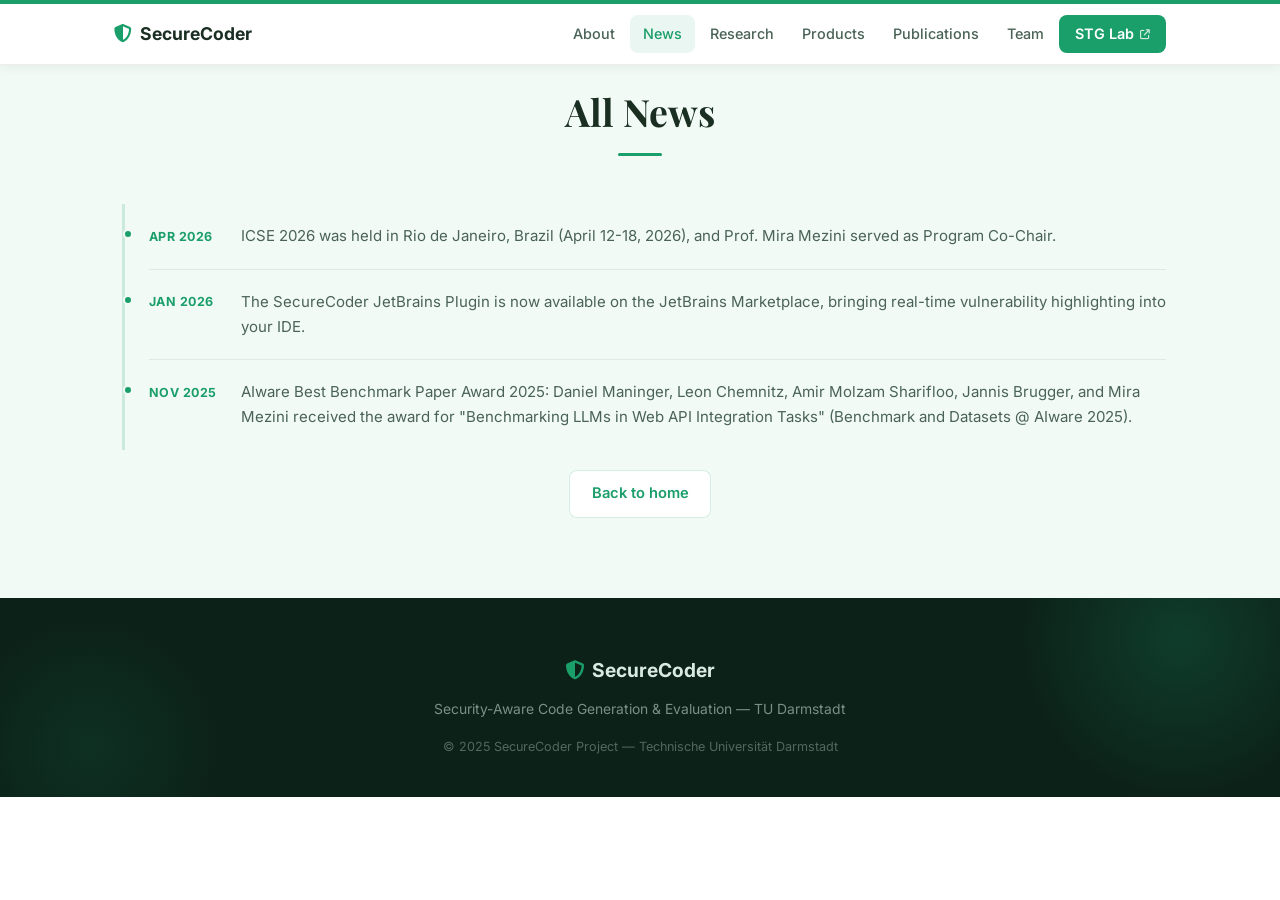
==== news.html @ 9e523ab2 "Update site: dynamic publications and news pages" ====
<!doctype html>
<html lang="en">
    <head>
        <meta charset="utf-8" />
        <meta name="viewport" content="width=device-width, initial-scale=1" />
        <meta
            name="description"
            content="All SecureCoder news updates."
        />
        <meta
            name="keywords"
            content="SecureCoder, news, updates, TU Darmstadt"
        />
        <title>SecureCoder News</title>

        <link rel="preconnect" href="https://fonts.googleapis.com" />
        <link rel="preconnect" href="https://fonts.gstatic.com" crossorigin />
        <link
            href="https://fonts.googleapis.com/css2?family=Inter:wght@300;400;500;600;700&family=Playfair+Display:wght@600;700&display=swap"
            rel="stylesheet"
        />
        <link
            rel="stylesheet"
            href="https://cdnjs.cloudflare.com/ajax/libs/font-awesome/6.5.0/css/all.min.css"
        />

        <link rel="stylesheet" href="./css/style.css" />
    </head>
    <body>
        <nav id="navbar" role="navigation" aria-label="main navigation">
            <div class="nav-inner">
                <a class="nav-brand" href="./index.html#about">
                    <span class="nav-logo-icon"
                        ><i class="fas fa-shield-halved"></i
                    ></span>
                    <span class="nav-logo-text">SecureCoder</span>
                </a>
                <button
                    class="nav-burger"
                    id="navBurger"
                    aria-label="Toggle menu"
                    aria-expanded="false"
                >
                    <span></span><span></span><span></span>
                </button>
                <ul class="nav-links" id="navLinks">
                    <li><a href="./index.html#about">About</a></li>
                    <li><a href="#news">News</a></li>
                    <li><a href="./index.html#research">Research</a></li>
                    <li><a href="./index.html#products">Products</a></li>
                    <li><a href="./publications.html">Publications</a></li>
                    <li><a href="./index.html#team">Team</a></li>
                    <li><a href="https://www.st.informatik.tu-darmstadt.de/" target="_blank" rel="noopener" class="nav-cta">STG Lab <i class="fas fa-arrow-up-right-from-square nav-ext-icon"></i></a></li>
                </ul>
            </div>
        </nav>

        <section id="news" class="section section-subtle">
            <div class="container">
                <div class="section-header">
                    <h2 class="section-heading">All News</h2>
                </div>
                <div class="news-list" id="newsList">
                    <div class="news-item">
                        <span class="news-date">Loading...</span>
                        <div class="news-body">
                            <p>Loading news updates...</p>
                        </div>
                    </div>
                </div>
                <div class="news-actions">
                    <a href="./index.html#news" class="btn btn-outline">
                        Back to home
                    </a>
                </div>
            </div>
        </section>

        <footer class="site-footer">
            <div class="footer-deco footer-deco-1"></div>
            <div class="footer-deco footer-deco-2"></div>
            <div class="container footer-inner">
                <div class="footer-brand">
                    <span class="footer-logo-icon"
                        ><i class="fas fa-shield-halved"></i
                    ></span>
                    <span class="footer-logo-text">SecureCoder</span>
                </div>
                <p class="footer-tagline">
                    Security-Aware Code Generation &amp; Evaluation &mdash; TU
                    Darmstadt
                </p>
                <p class="footer-copy">
                    &copy; 2025 SecureCoder Project &mdash; Technische
                    Universit&auml;t Darmstadt
                </p>
            </div>
        </footer>

        <script src="./js/main.js"></script>
    </body>
</html>
---- css/style.css ----
/* ==========================================================================
   DESIGN TOKENS
   To retheme the entire site, edit only the values in :root below.
   Every color in the stylesheet is consumed via these semantic variables.
   ========================================================================== */
:root {
  /* --- Backgrounds --- */
  --bg-default:       #ffffff;
  --bg-subtle:        #f2faf6;     /* light tint of accent, used for alt sections */
  --bg-inverse:       #0c2118;     /* dark, used for footer */

  /* --- Text --- */
  --text-primary:     #1a2e22;     /* near-black, main body text */
  --text-secondary:   #4a6356;     /* mid-tone, secondary body text */
  --text-muted:       #7a9489;     /* subdued labels, metadata */
  --text-inverse:     rgba(236,252,244,0.92); /* text on dark/inverse backgrounds */

  /* --- Borders --- */
  --border-default:   rgba(26,158,106,0.18); /* accent-tinted, for cards & focus rings */
  --border-subtle:    rgba(0,0,0,0.07);       /* near-neutral, low-contrast dividers */

  /* --- Accent (primary brand color) --- */
  --accent:           #1a9e6a;
  --accent-hover:     #148455;
  --accent-active:    #0e6b43;
  --accent-fg:        #ffffff;          /* foreground on top of --accent */
  --accent-subtle:    rgba(26,158,106,0.09);  /* very faint tint, badge backgrounds */
  --accent-muted:     rgba(26,158,106,0.18);  /* slightly stronger, hover borders */

  /* --- Semantic states --- */
  --success:          #16a34a;
  --warning:          #d97706;
  --danger:           #dc2626;

  /* --- Shadows (neutral, not color-specific) --- */
  --shadow-sm:   0 2px 10px rgba(10,40,25,0.07);
  --shadow-md:   0 8px 28px  rgba(10,40,25,0.11);
  --shadow-lg:   0 20px 48px -14px rgba(10,40,25,0.2);

  /* --- Radii --- */
  --radius-sm:   0.5rem;
  --radius-md:   0.9rem;
  --radius-lg:   1.3rem;

  /* --- Motion --- */
  --transition:  0.22s ease;
}

/* ==========================================================================
   RESET & BASE
   ========================================================================== */
*, *::before, *::after { box-sizing: border-box; margin: 0; padding: 0; }

html { scroll-behavior: smooth; }

body {
  font-family: 'Inter', system-ui, sans-serif;
  font-size: 16px;
  line-height: 1.7;
  color: var(--text-primary);
  background: var(--bg-default);
}

a {
  color: var(--accent);
  text-decoration: none;
  transition: color var(--transition);
}
a:hover { color: var(--accent-hover); }

ul { list-style: none; }

.container {
  max-width: 1100px;
  margin: 0 auto;
  padding: 0 1.5rem;
}

/* ==========================================================================
   NAVBAR
   ========================================================================== */
#navbar {
  position: fixed;
  top: 0; left: 0; right: 0;
  z-index: 100;
  background: rgba(255,255,255,0.97);
  backdrop-filter: blur(12px);
  -webkit-backdrop-filter: blur(12px);
  border-top: 4px solid var(--accent);
  border-bottom: 1px solid var(--border-subtle);
  box-shadow: var(--shadow-sm);
  transition: box-shadow var(--transition);
}

.nav-inner {
  max-width: 1100px;
  margin: 0 auto;
  padding: 0 1.5rem;
  height: 60px;
  display: flex;
  align-items: center;
  justify-content: space-between;
  gap: 1rem;
}

.nav-brand {
  display: flex;
  align-items: center;
  gap: 0.5rem;
  font-weight: 700;
  font-size: 1.1rem;
  color: var(--text-primary);
  white-space: nowrap;
}
.nav-brand:hover { color: var(--accent); }
.nav-logo-icon { color: var(--accent); font-size: 1.15rem; }

.nav-links {
  display: flex;
  align-items: center;
  gap: 0.15rem;
  flex-wrap: nowrap;
}
.nav-links li a {
  display: block;
  padding: 0.4rem 0.8rem;
  border-radius: var(--radius-sm);
  font-size: 0.9rem;
  font-weight: 500;
  color: var(--text-secondary);
  transition: background var(--transition), color var(--transition);
}
.nav-links li a:hover {
  background: var(--accent-subtle);
  color: var(--accent);
}
.nav-links li a.active {
  background: var(--accent-subtle);
  color: var(--accent);
}
.nav-links .nav-cta {
  background: var(--accent);
  color: var(--accent-fg) !important;
  padding: 0.4rem 1rem;
  font-weight: 600;
  display: inline-flex;
  align-items: center;
  gap: 0.35rem;
}
.nav-links .nav-cta:hover {
  background: var(--accent-hover);
  color: var(--accent-fg) !important;
}
.nav-ext-icon { font-size: 0.7em; opacity: 0.8; }

.nav-burger {
  display: none;
  flex-direction: column;
  gap: 5px;
  background: none;
  border: none;
  cursor: pointer;
  padding: 0.35rem;
}
.nav-burger span {
  display: block;
  width: 24px; height: 2px;
  background: var(--text-primary);
  border-radius: 2px;
  transition: transform var(--transition), opacity var(--transition);
}

/* ==========================================================================
   SECTION BASE
   ========================================================================== */
.section { padding: 5rem 0; }
.section-default { background: var(--bg-default); }
.section-subtle  { background: var(--bg-subtle); }

.section-header {
  text-align: center;
  margin-bottom: 3rem;
}
.section-heading {
  font-family: 'Playfair Display', Georgia, serif;
  font-size: clamp(1.8rem, 3.5vw, 2.35rem);
  font-weight: 700;
  color: var(--text-primary);
  position: relative;
  display: inline-block;
  padding-bottom: 0.75rem;
}
.section-heading::after {
  content: '';
  position: absolute;
  bottom: 0; left: 50%; transform: translateX(-50%);
  width: 2.75rem; height: 3px;
  border-radius: 2px;
  background: var(--accent);
}
.section-sub {
  margin-top: 1rem;
  color: var(--text-secondary);
  font-size: 1rem;
}

/* ==========================================================================
   BUTTONS
   ========================================================================== */
.btn {
  display: inline-flex;
  align-items: center;
  gap: 0.5rem;
  padding: 0.65rem 1.35rem;
  border-radius: var(--radius-sm);
  font-weight: 600;
  font-size: 0.92rem;
  cursor: pointer;
  transition: transform var(--transition), box-shadow var(--transition), background var(--transition);
}
.btn-primary {
  background: var(--accent);
  color: var(--accent-fg);
  box-shadow: 0 6px 20px -8px color-mix(in srgb, var(--accent) 55%, transparent);
}
.btn-primary:hover {
  background: var(--accent-hover);
  color: var(--accent-fg);
  transform: translateY(-2px);
  box-shadow: 0 10px 24px -8px color-mix(in srgb, var(--accent) 50%, transparent);
}
.btn-outline {
  background: var(--bg-default);
  color: var(--accent);
  border: 1.5px solid var(--accent-muted);
}
.btn-outline:hover {
  transform: translateY(-2px);
  border-color: var(--accent);
  color: var(--accent-hover);
  box-shadow: var(--shadow-sm);
}

/* ==========================================================================
   HERO / ABOUT
   ========================================================================== */
.hero-section {
  position: relative;
  padding: 8rem 0 5.5rem;
  overflow: hidden;
  background: linear-gradient(150deg,
    color-mix(in srgb, var(--accent) 5%, var(--bg-default)) 0%,
    var(--bg-default) 55%,
    var(--bg-subtle) 100%
  );
}
.hero-deco {
  position: absolute;
  border-radius: 50%;
  pointer-events: none;
}
.hero-deco-1 {
  width: 520px; height: 520px;
  top: -160px; right: -130px;
  background: radial-gradient(circle,
    color-mix(in srgb, var(--accent) 14%, transparent) 0%,
    transparent 65%
  );
}
.hero-deco-2 {
  width: 400px; height: 400px;
  bottom: -120px; left: -100px;
  background: radial-gradient(circle,
    color-mix(in srgb, var(--accent) 9%, transparent) 0%,
    transparent 65%
  );
}

.hero-content {
  display: flex;
  align-items: center;
  gap: 3.5rem;
  position: relative;
  z-index: 1;
}
.hero-text  { flex: 1 1 0; }
.hero-visual { flex: 0 0 auto; }

.hero-badge {
  display: inline-block;
  background: var(--accent-subtle);
  color: var(--accent-hover);
  font-size: 0.77rem;
  font-weight: 700;
  letter-spacing: 0.06em;
  text-transform: uppercase;
  padding: 0.28rem 0.85rem;
  border-radius: 999px;
  margin-bottom: 1rem;
  border: 1px solid var(--accent-muted);
  transition: background var(--transition), border-color var(--transition);
}
a.hero-badge:hover {
  background: var(--accent-muted);
  border-color: var(--accent);
  color: var(--accent-active);
}

.hero-affiliations {
  display: flex;
  align-items: center;
  gap: 1.25rem;
  margin-top: 2rem;
  flex-wrap: wrap;
}
.affil-logo {
  display: inline-flex;
  align-items: center;
  opacity: 0.82;
  transition: opacity var(--transition), transform var(--transition);
}
.affil-logo:hover {
  opacity: 1;
  transform: translateY(-1px);
}
.affil-logo img {
  width: auto;
  display: block;
  object-fit: contain;
}
/* ATHENE logo has little inner whitespace — keep it compact */
.affil-logo .logo-athene {
  height: 42px;
}
/* TU Darmstadt SVG has ~25% whitespace margin baked into its viewBox,
   so we render it taller so the visible content matches ATHENE's size */
.affil-logo .logo-tuda {
  height: 68px;
}
.affil-sep {
  display: inline-block;
  width: 1px;
  height: 32px;
  background: var(--border-subtle);
  flex-shrink: 0;
}

.hero-title {
  font-family: 'Playfair Display', Georgia, serif;
  font-size: clamp(2.6rem, 5.5vw, 3.8rem);
  font-weight: 700;
  line-height: 1.15;
  color: var(--text-primary);
  margin-bottom: 0.4rem;
  letter-spacing: -0.02em;
}
.hero-title .accent { color: var(--accent); }

.hero-subtitle {
  font-size: clamp(1rem, 2vw, 1.15rem);
  font-weight: 500;
  color: var(--text-secondary);
  margin-bottom: 1.1rem;
}
.hero-desc {
  color: var(--text-secondary);
  font-size: 0.96rem;
  line-height: 1.75;
  margin-bottom: 0.8rem;
}
.hero-links {
  display: flex;
  gap: 0.85rem;
  flex-wrap: wrap;
  margin-top: 1.75rem;
}

/* hero visual card stack */
.hero-card-stack {
  display: grid;
  grid-template-columns: 1fr 1fr;
  gap: 1rem;
  width: 250px;
}
.hero-stat-card {
  background: var(--bg-default);
  border: 1px solid var(--border-default);
  border-radius: var(--radius-md);
  padding: 1.2rem 1rem;
  text-align: center;
  box-shadow: var(--shadow-sm);
  transition: transform var(--transition), box-shadow var(--transition);
}
.hero-stat-card:hover {
  transform: translateY(-3px);
  box-shadow: var(--shadow-md);
}
.hero-stat-icon {
  font-size: 1.4rem;
  color: var(--accent);
  margin-bottom: 0.45rem;
}
.hero-stat-label {
  font-size: 0.75rem;
  font-weight: 600;
  color: var(--text-primary);
  line-height: 1.3;
}

/* ==========================================================================
   NEWS
   ========================================================================== */
.news-list {
  display: flex;
  flex-direction: column;
  border-left: 3px solid var(--accent-muted);
  padding-left: 1.5rem;
  margin-left: 0.5rem;
}
.news-item {
  display: flex;
  gap: 1.25rem;
  padding: 1.25rem 0;
  border-bottom: 1px solid var(--border-subtle);
  position: relative;
}
.news-item::before {
  content: '';
  position: absolute;
  left: -1.6rem; top: 1.55rem;
  width: 10px; height: 10px;
  border-radius: 50%;
  background: var(--accent);
  border: 2px solid var(--bg-subtle);
}
.news-item:last-child { border-bottom: none; }
.news-actions {
  margin-top: 1.25rem;
  display: flex;
  justify-content: center;
}

.news-date {
  flex: 0 0 72px;
  font-size: 0.78rem;
  font-weight: 700;
  color: var(--accent);
  letter-spacing: 0.04em;
  text-transform: uppercase;
  padding-top: 0.1rem;
  white-space: nowrap;
}
.news-body p { color: var(--text-secondary); font-size: 0.94rem; line-height: 1.65; }
.news-body strong { color: var(--text-primary); }

/* ==========================================================================
   RESEARCH
   ========================================================================== */
.research-grid {
  display: grid;
  grid-template-columns: repeat(auto-fit, minmax(240px, 1fr));
  gap: 1.4rem;
}
.research-card {
  background: var(--bg-default);
  border: 1px solid var(--border-subtle);
  border-radius: var(--radius-lg);
  padding: 1.9rem 1.6rem;
  box-shadow: var(--shadow-sm);
  transition: transform var(--transition), box-shadow var(--transition), border-color var(--transition);
  display: flex;
  flex-direction: column;
  gap: 0.7rem;
}
.research-card:hover {
  transform: translateY(-4px);
  box-shadow: var(--shadow-lg);
  border-color: var(--border-default);
}
.research-icon {
  width: 46px; height: 46px;
  border-radius: var(--radius-sm);
  background: var(--accent-subtle);
  display: flex;
  align-items: center;
  justify-content: center;
  font-size: 1.2rem;
  color: var(--accent);
  margin-bottom: 0.2rem;
}
.research-card h3 {
  font-size: 1.05rem;
  font-weight: 700;
  color: var(--text-primary);
  line-height: 1.3;
}
.research-card p {
  font-size: 0.92rem;
  color: var(--text-secondary);
  line-height: 1.7;
  flex: 1;
}
.research-tags {
  display: flex;
  flex-wrap: wrap;
  gap: 0.4rem;
  margin-top: 0.4rem;
}
.research-tags li {
  font-size: 0.73rem;
  font-weight: 600;
  letter-spacing: 0.02em;
  color: var(--accent-hover);
  background: var(--accent-subtle);
  border: 1px solid var(--accent-muted);
  border-radius: 999px;
  padding: 0.18rem 0.6rem;
}

/* ==========================================================================
   PRODUCTS
   ========================================================================== */
.products-grid {
  display: grid;
  grid-template-columns: repeat(auto-fit, minmax(280px, 1fr));
  gap: 1.5rem;
}
.product-card {
  background: var(--bg-default);
  border: 1px solid var(--border-subtle);
  border-radius: var(--radius-lg);
  padding: 2rem 1.75rem;
  box-shadow: var(--shadow-sm);
  transition: transform var(--transition), box-shadow var(--transition), border-color var(--transition);
  display: flex;
  flex-direction: column;
  gap: 0.8rem;
}
.product-card:hover {
  transform: translateY(-4px);
  box-shadow: var(--shadow-lg);
  border-color: var(--border-default);
}
.product-icon {
  width: 52px; height: 52px;
  border-radius: var(--radius-md);
  background: var(--accent);
  display: flex;
  align-items: center;
  justify-content: center;
  font-size: 1.35rem;
  color: var(--accent-fg);
  margin-bottom: 0.3rem;
}
.product-label {
  font-size: 0.72rem;
  font-weight: 700;
  letter-spacing: 0.07em;
  text-transform: uppercase;
  color: var(--accent);
  margin-bottom: -0.2rem;
}
.product-card h3 {
  font-size: 1.15rem;
  font-weight: 700;
  color: var(--text-primary);
}
.product-card p {
  font-size: 0.93rem;
  color: var(--text-secondary);
  line-height: 1.7;
  flex: 1;
}
.product-actions {
  display: flex;
  gap: 0.75rem;
  flex-wrap: wrap;
  margin-top: 0.5rem;
}
.product-actions .btn { font-size: 0.85rem; padding: 0.5rem 1.1rem; }

/* ==========================================================================
   PUBLICATIONS
   ========================================================================== */
.pub-list {
  display: flex;
  flex-direction: column;
  gap: 1.2rem;
}
.pub-card {
  background: var(--bg-default);
  border: 1px solid var(--border-subtle);
  border-left: 4px solid var(--accent);
  border-radius: var(--radius-md);
  padding: 1.65rem 1.85rem;
  box-shadow: var(--shadow-sm);
  transition: transform var(--transition), box-shadow var(--transition);
}
.pub-card:hover {
  transform: translateY(-3px);
  box-shadow: var(--shadow-md);
}
.pub-meta {
  display: flex;
  gap: 0.5rem;
  margin-bottom: 0.7rem;
  flex-wrap: wrap;
}
.pub-badge {
  font-size: 0.71rem;
  font-weight: 700;
  letter-spacing: 0.06em;
  text-transform: uppercase;
  padding: 0.18rem 0.6rem;
  border-radius: 999px;
}
.pub-badge-year { background: var(--accent-subtle); color: var(--accent-hover); }
.pub-badge-proc { background: rgba(93,107,137,0.1); color: #4a5568; }

.pub-title {
  font-size: 1.06rem;
  font-weight: 700;
  color: var(--text-primary);
  line-height: 1.4;
  margin-bottom: 0.3rem;
}
.pub-authors {
  font-size: 0.87rem;
  color: var(--accent);
  font-weight: 500;
  margin-bottom: 0.1rem;
}
.pub-venue {
  font-size: 0.81rem;
  color: var(--text-muted);
  margin-bottom: 0.6rem;
}
.pub-abstract {
  font-size: 0.91rem;
  color: var(--text-secondary);
  line-height: 1.65;
  margin-bottom: 0.7rem;
}
.pub-topics {
  display: flex;
  flex-wrap: wrap;
  gap: 0.4rem;
}
.pub-topic {
  font-size: 0.73rem;
  font-weight: 500;
  color: var(--text-secondary);
  background: var(--bg-subtle);
  border-radius: 999px;
  padding: 0.16rem 0.58rem;
}
.pub-actions {
  margin-top: 1.25rem;
  display: flex;
  justify-content: center;
}

/* ==========================================================================
   TEAM
   ========================================================================== */
.team-grid {
  display: flex;
  flex-direction: column;
  gap: 1.2rem;
}
.team-card {
  display: flex;
  align-items: flex-start;
  gap: 1.5rem;
  background: var(--bg-default);
  border: 1px solid var(--border-subtle);
  border-radius: var(--radius-lg);
  padding: 1.65rem 1.85rem;
  box-shadow: var(--shadow-sm);
  color: var(--text-primary);
  transition: transform var(--transition), box-shadow var(--transition), border-color var(--transition);
  text-decoration: none;
}
.team-card:hover {
  transform: translateY(-3px);
  box-shadow: var(--shadow-md);
  border-color: var(--border-default);
  color: var(--text-primary);
}
.team-card:hover .team-link-icon {
  transform: translateX(4px);
  color: var(--accent);
}

.team-avatar {
  flex: 0 0 80px;
  width: 80px; height: 80px;
  border-radius: 50%;
  overflow: hidden;
  border: 2px solid var(--border-default);
  flex-shrink: 0;
  background: var(--bg-subtle);
}
.team-avatar img {
  width: 100%; height: 100%;
  object-fit: cover;
  object-position: center top;
  display: block;
}

.team-info { flex: 1; }
.team-name {
  font-size: 1.08rem;
  font-weight: 700;
  color: var(--text-primary);
  margin-bottom: 0.15rem;
}
.team-role {
  font-size: 0.75rem;
  font-weight: 700;
  letter-spacing: 0.07em;
  text-transform: uppercase;
  color: var(--accent);
  margin-bottom: 0.18rem;
}
.team-affiliation {
  font-size: 0.84rem;
  color: var(--text-muted);
  margin-bottom: 0.5rem;
}
.team-focus {
  font-size: 0.91rem;
  color: var(--text-secondary);
  line-height: 1.6;
}
.team-link-icon {
  flex: 0 0 auto;
  color: var(--text-muted);
  font-size: 0.88rem;
  transition: transform var(--transition), color var(--transition);
  padding-top: 0.3rem;
}

/* ==========================================================================
   FOOTER
   ========================================================================== */
.site-footer {
  position: relative;
  overflow: hidden;
  background: var(--bg-inverse);
  padding: 3.5rem 0 2.5rem;
  text-align: center;
}
.footer-deco {
  position: absolute;
  border-radius: 50%;
  pointer-events: none;
}
.footer-deco-1 {
  width: 360px; height: 360px;
  top: -140px; right: -80px;
  background: radial-gradient(circle,
    color-mix(in srgb, var(--accent) 22%, transparent) 0%,
    transparent 65%
  );
}
.footer-deco-2 {
  width: 300px; height: 300px;
  bottom: -100px; left: -60px;
  background: radial-gradient(circle,
    color-mix(in srgb, var(--accent) 12%, transparent) 0%,
    transparent 65%
  );
}
.footer-inner {
  position: relative; z-index: 1;
  display: flex;
  flex-direction: column;
  align-items: center;
  gap: 0.7rem;
}
.footer-brand {
  display: flex;
  align-items: center;
  gap: 0.5rem;
  font-weight: 700;
  font-size: 1.2rem;
  color: var(--text-inverse);
}
.footer-logo-icon { color: var(--accent); }
.footer-tagline {
  font-size: 0.87rem;
  color: color-mix(in srgb, var(--text-inverse) 55%, transparent);
}
.footer-links {
  display: flex;
  align-items: center;
  gap: 1.25rem;
  margin: 0.4rem 0;
}
.footer-links a {
  color: color-mix(in srgb, var(--text-inverse) 65%, transparent);
  font-size: 1rem;
  font-weight: 500;
  transition: color var(--transition);
}
.footer-links a:hover { color: var(--accent); }
.footer-divider {
  display: inline-block;
  width: 1px; height: 1rem;
  background: color-mix(in srgb, var(--text-inverse) 20%, transparent);
  vertical-align: middle;
}
.footer-copy {
  font-size: 0.79rem;
  color: color-mix(in srgb, var(--text-inverse) 35%, transparent);
  margin-top: 0.2rem;
}

/* ==========================================================================
   RESPONSIVE
   ========================================================================== */
@media (max-width: 820px) {
  .hero-content { flex-direction: column; text-align: center; gap: 2.5rem; }
  .hero-links { justify-content: center; }
  .hero-affiliations { justify-content: center; }
  .hero-visual { width: 100%; display: flex; justify-content: center; }
  .hero-card-stack { width: 280px; }
  .research-grid, .products-grid { grid-template-columns: 1fr; }
}

@media (max-width: 640px) {
  .nav-links {
    display: none;
    position: absolute;
    top: 64px; left: 0; right: 0;
    background: rgba(255,255,255,0.99);
    border-bottom: 1px solid var(--border-subtle);
    flex-direction: column;
    padding: 0.75rem 0 1rem;
    gap: 0;
    box-shadow: var(--shadow-md);
  }
  .nav-links.open { display: flex; }
  .nav-links li a { padding: 0.65rem 1.5rem; border-radius: 0; }
  .nav-links .nav-cta { margin: 0.25rem 1.25rem; border-radius: var(--radius-sm); text-align: center; }
  .nav-burger { display: flex; }

  .team-card { flex-direction: column; gap: 1rem; }
  .team-link-icon { display: none; }
  .news-item { flex-direction: column; gap: 0.35rem; }
  .news-date { flex: none; }
  .pub-card { padding: 1.2rem 1.2rem; }
  .section { padding: 3.5rem 0; }
  .hero-section { padding: 6rem 0 3.5rem; }
}
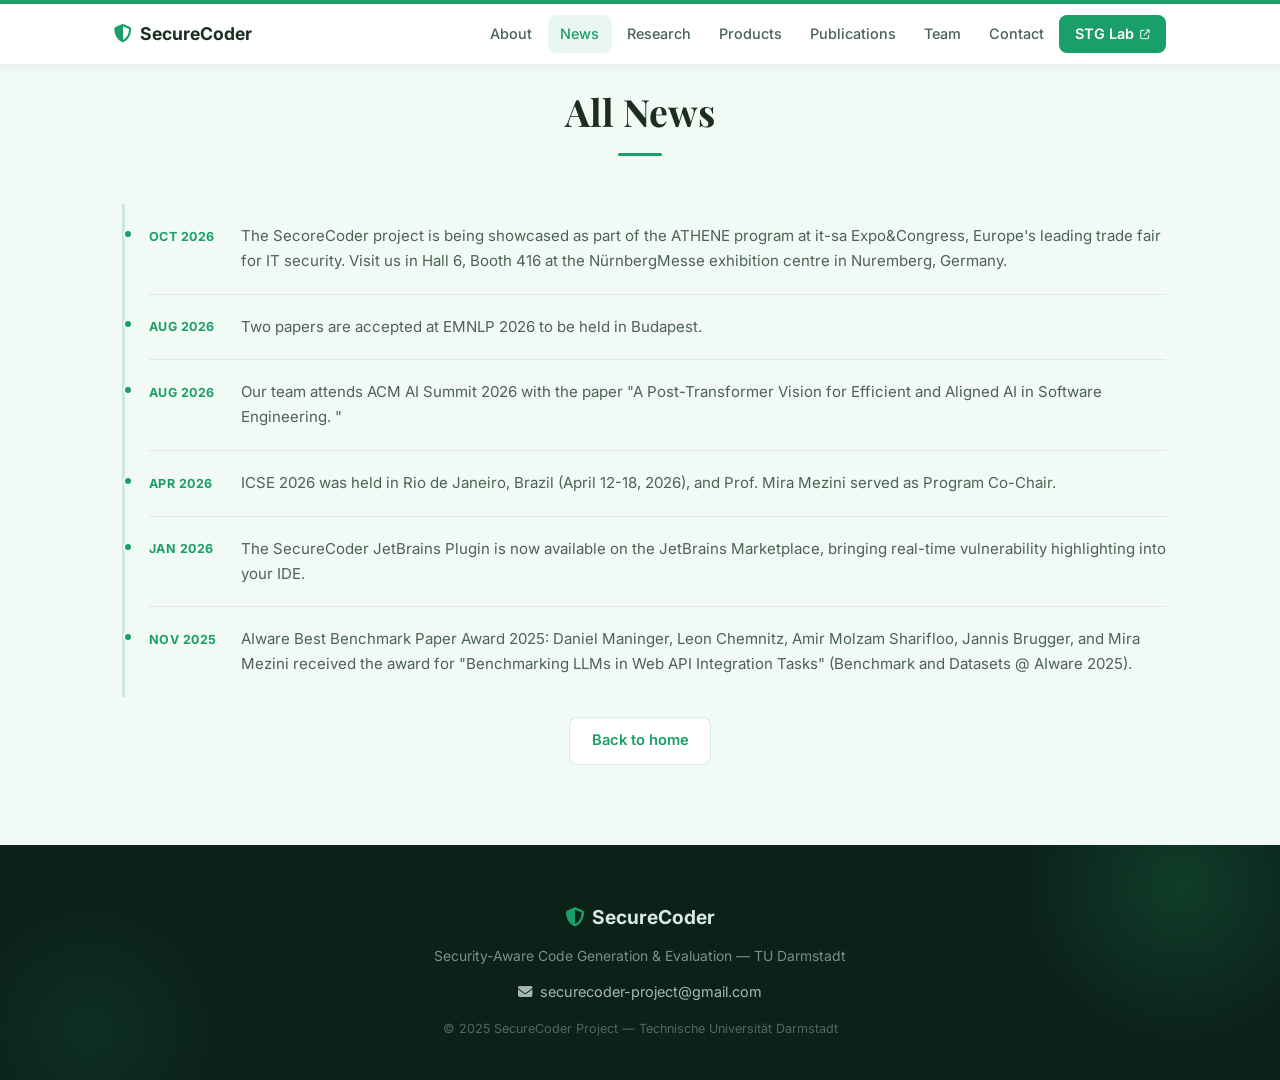
==== commit 31500c67: "Add contact info Co-Authored-By: Claude Opus 5.5 <noreply@anthropic.com>" ====
--- a/news.html
+++ b/news.html
@@ -50,6 +50,7 @@
                     <li><a href="./index.html#products">Products</a></li>
                     <li><a href="./publications.html">Publications</a></li>
                     <li><a href="./index.html#team">Team</a></li>
+                    <li><a href="./index.html#contact">Contact</a></li>
                     <li><a href="https://www.st.informatik.tu-darmstadt.de/" target="_blank" rel="noopener" class="nav-cta">STG Lab <i class="fas fa-arrow-up-right-from-square nav-ext-icon"></i></a></li>
                 </ul>
             </div>
@@ -90,6 +91,9 @@
                     Security-Aware Code Generation &amp; Evaluation &mdash; TU
                     Darmstadt
                 </p>
+                <a class="footer-email" href="mailto:securecoder-project@gmail.com"
+                    ><i class="fas fa-envelope"></i> securecoder-project@gmail.com</a
+                >
                 <p class="footer-copy">
                     &copy; 2025 SecureCoder Project &mdash; Technische
                     Universit&auml;t Darmstadt
@@ -97,6 +101,6 @@
             </div>
         </footer>
 
-        <script src="./js/main.js"></script>
+        <script src="./js/main.js?v=20261028"></script>
     </body>
 </html>
--- a/css/style.css
+++ b/css/style.css
@@ -41,6 +41,14 @@
   --radius-sm:   0.5rem;
   --radius-md:   0.9rem;
   --radius-lg:   1.3rem;
+
+  /* --- Code --- */
+  --font-mono:   ui-monospace, SFMono-Regular, Menlo, Consolas, monospace;
+  --code-bg:     #f7fbf9;
+  --code-del-bg: rgba(220,38,38,0.09);
+  --code-del-fg: #b42318;
+  --code-add-bg: rgba(26,158,106,0.13);
+  --code-add-fg: var(--accent-active);
 
   /* --- Motion --- */
   --transition:  0.22s ease;
@@ -375,37 +383,91 @@
   margin-top: 1.75rem;
 }
 
-/* hero visual card stack */
-.hero-card-stack {
-  display: grid;
-  grid-template-columns: 1fr 1fr;
-  gap: 1rem;
-  width: 250px;
-}
-.hero-stat-card {
-  background: var(--bg-default);
+/* hero visual: code diff showing a flagged edit and its fix */
+.hero-figure { width: 480px; max-width: 100%; }
+.hero-figure figcaption {
+  margin-top: 0.7rem;
+  font-size: 0.82rem;
+  color: var(--text-muted);
+  text-align: center;
+}
+.diff {
+  background: var(--code-bg);
   border: 1px solid var(--border-default);
   border-radius: var(--radius-md);
-  padding: 1.2rem 1rem;
-  text-align: center;
-  box-shadow: var(--shadow-sm);
-  transition: transform var(--transition), box-shadow var(--transition);
-}
-.hero-stat-card:hover {
-  transform: translateY(-3px);
   box-shadow: var(--shadow-md);
-}
-.hero-stat-icon {
-  font-size: 1.4rem;
-  color: var(--accent);
-  margin-bottom: 0.45rem;
-}
-.hero-stat-label {
-  font-size: 0.75rem;
+  overflow: hidden;
+  font-family: var(--font-mono);
+  font-size: 0.76rem;
+  line-height: 1.75;
+  color: var(--text-primary);
+  text-align: left;
+}
+.diff-file {
+  display: flex;
+  align-items: center;
+  gap: 0.45rem;
+  padding: 0.55rem 1rem;
+  font-size: 0.72rem;
+  color: var(--text-muted);
+  background: var(--bg-default);
+  border-bottom: 1px solid var(--border-default);
+}
+.diff-file i { color: var(--accent); }
+.diff-body {
+  margin: 0;
+  padding: 0.75rem 0;
+  overflow-x: auto;
+  font: inherit;
+}
+.diff-body code {
+  font: inherit;
+  display: block;
+  min-width: max-content;
+  white-space: normal;
+}
+.ln {
+  display: block;
+  position: relative;
+  padding: 0 1rem 0 2rem;
+  white-space: pre;
+}
+.ln::before { position: absolute; left: 0.85rem; }
+.ln-del { background: var(--code-del-bg); color: var(--code-del-fg); }
+.ln-del::before { content: '-'; }
+.ln-add { background: var(--code-add-bg); color: var(--code-add-fg); }
+.ln-add::before { content: '+'; }
+.diff-finding {
+  display: flex;
+  align-items: baseline;
+  gap: 0.7rem;
+  padding: 0.75rem 1rem 0.85rem;
+  background: var(--bg-default);
+  border-top: 1px solid var(--border-default);
+  color: var(--text-secondary);
+  font-family: 'Inter', system-ui, sans-serif;
+  font-size: 0.8rem;
+  line-height: 1.5;
+}
+.finding-rule {
+  flex: none;
+  font-family: var(--font-mono);
+  font-size: 0.7rem;
   font-weight: 600;
-  color: var(--text-primary);
-  line-height: 1.3;
-}
+  color: #fff;
+  background: var(--danger);
+  padding: 0.05rem 0.45rem;
+  border-radius: 999px;
+}
+
+/* One load sequence: the flagged line, then the fix, then the verdict. */
+@media (prefers-reduced-motion: no-preference) {
+  .ln-del { animation: diff-flag 0.5s ease-out 0.5s both; }
+  .ln-add { animation: diff-in 0.45s ease-out 1.4s both; }
+  .diff-finding { animation: diff-in 0.45s ease-out 2s both; }
+}
+@keyframes diff-flag { from { background: transparent; color: var(--text-primary); } }
+@keyframes diff-in { from { opacity: 0; transform: translateY(-4px); } }
 
 /* ==========================================================================
    NEWS
@@ -500,22 +562,6 @@
   line-height: 1.7;
   flex: 1;
 }
-.research-tags {
-  display: flex;
-  flex-wrap: wrap;
-  gap: 0.4rem;
-  margin-top: 0.4rem;
-}
-.research-tags li {
-  font-size: 0.73rem;
-  font-weight: 600;
-  letter-spacing: 0.02em;
-  color: var(--accent-hover);
-  background: var(--accent-subtle);
-  border: 1px solid var(--accent-muted);
-  border-radius: 999px;
-  padding: 0.18rem 0.6rem;
-}
 
 /* ==========================================================================
    PRODUCTS
@@ -578,6 +624,43 @@
   margin-top: 0.5rem;
 }
 .product-actions .btn { font-size: 0.85rem; padding: 0.5rem 1.1rem; }
+
+.install { margin-top: 0.2rem; }
+.install-tabs { display: flex; gap: 0.25rem; }
+.install-tabs button {
+  position: relative;
+  margin-bottom: -1px;
+  font: inherit;
+  font-size: 0.8rem;
+  font-weight: 600;
+  padding: 0.35rem 0.85rem;
+  border: 1px solid transparent;
+  border-bottom: none;
+  border-radius: var(--radius-sm) var(--radius-sm) 0 0;
+  background: transparent;
+  color: var(--text-muted);
+  cursor: pointer;
+  transition: color var(--transition);
+}
+.install-tabs button:hover { color: var(--accent); }
+.install-tabs button[aria-selected="true"] {
+  background: var(--code-bg);
+  border-color: var(--border-default);
+  color: var(--accent-hover);
+}
+.install-panel {
+  margin: 0;
+  padding: 0.85rem 0.9rem;
+  background: var(--code-bg);
+  border: 1px solid var(--border-default);
+  color: var(--text-primary);
+  border-radius: 0 var(--radius-sm) var(--radius-sm) var(--radius-sm);
+  font-family: var(--font-mono);
+  font-size: 0.7rem;
+  line-height: 1.7;
+  overflow-x: auto;
+}
+.install-panel code { font: inherit; }
 
 /* ==========================================================================
    PUBLICATIONS
@@ -818,14 +901,57 @@
 }
 
 /* ==========================================================================
+   CONTACT
+   ========================================================================== */
+.contact-card {
+  max-width: 560px;
+  margin: 0 auto;
+  padding: 2rem 1.5rem;
+  background: var(--bg-default);
+  border: 1px solid var(--border-default);
+  border-radius: var(--radius-lg);
+  box-shadow: var(--shadow-sm);
+  display: flex;
+  flex-direction: column;
+  align-items: center;
+  gap: 1.25rem;
+  text-align: center;
+}
+.contact-email {
+  display: inline-flex;
+  align-items: center;
+  gap: 0.6rem;
+  font-size: clamp(1rem, 2.6vw, 1.2rem);
+  font-weight: 600;
+  color: var(--text-primary);
+  overflow-wrap: anywhere;
+}
+.contact-email i { color: var(--accent); }
+.contact-email:hover { color: var(--accent); }
+.contact-actions {
+  display: flex;
+  flex-wrap: wrap;
+  justify-content: center;
+  gap: 0.75rem;
+}
+.footer-email {
+  display: inline-flex;
+  align-items: center;
+  gap: 0.5rem;
+  font-size: 0.9rem;
+  color: color-mix(in srgb, var(--text-inverse) 75%, transparent);
+  transition: color var(--transition);
+}
+.footer-email:hover { color: var(--accent); }
+
+/* ==========================================================================
    RESPONSIVE
    ========================================================================== */
 @media (max-width: 820px) {
   .hero-content { flex-direction: column; text-align: center; gap: 2.5rem; }
   .hero-links { justify-content: center; }
   .hero-affiliations { justify-content: center; }
-  .hero-visual { width: 100%; display: flex; justify-content: center; }
-  .hero-card-stack { width: 280px; }
+  .hero-visual { margin: 0 auto; }
   .research-grid, .products-grid { grid-template-columns: 1fr; }
 }
 
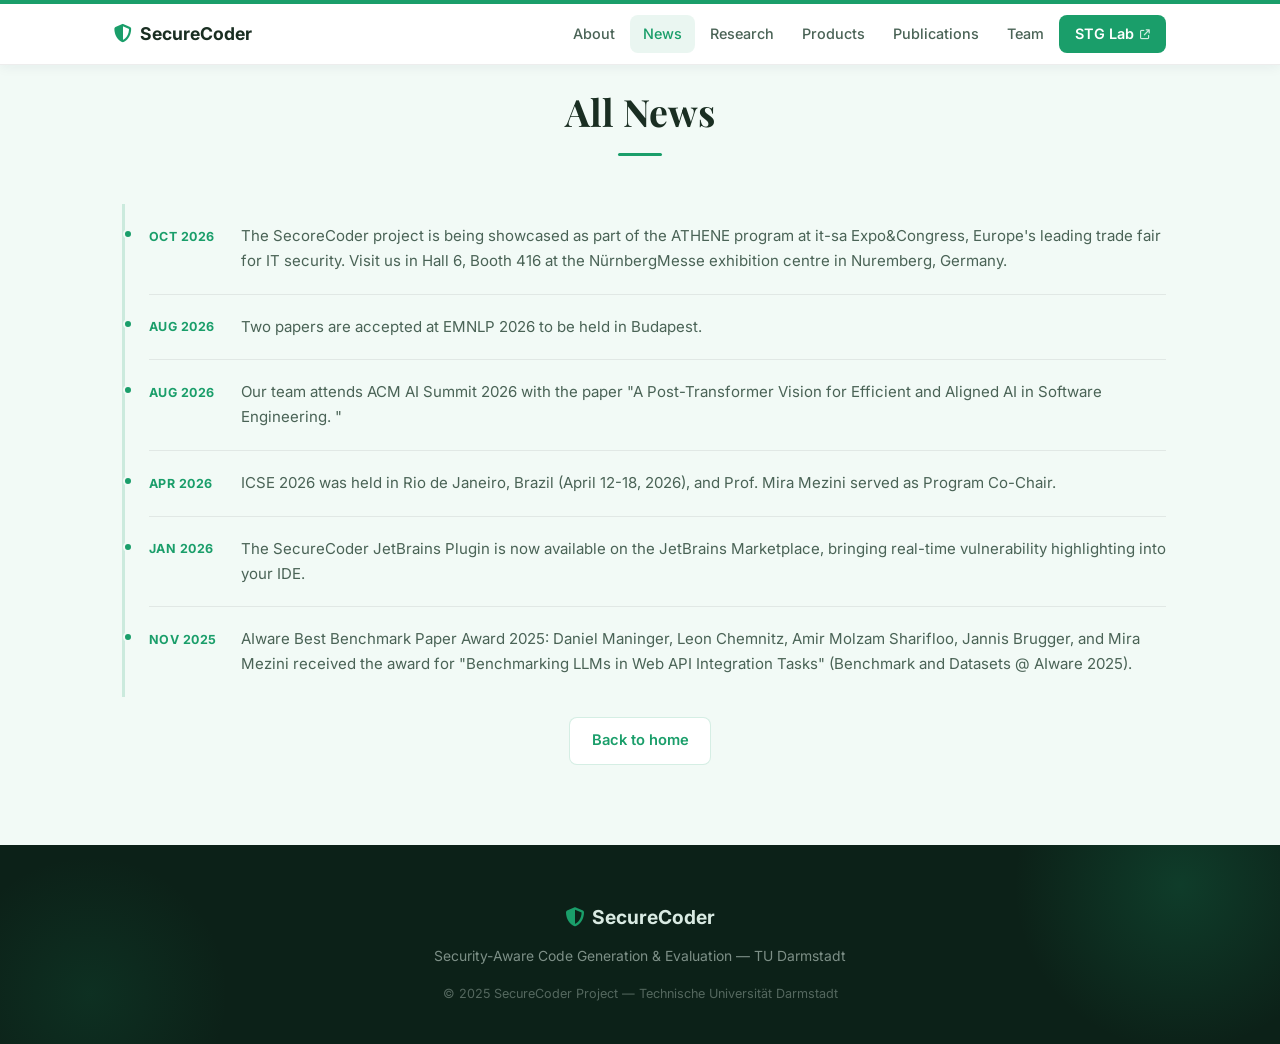
==== commit cf73ece5: "Remove contact info Co-Authored-By: Claude Opus 5.5 <noreply@anthropic.com>" ====
--- a/news.html
+++ b/news.html
@@ -50,7 +50,6 @@
                     <li><a href="./index.html#products">Products</a></li>
                     <li><a href="./publications.html">Publications</a></li>
                     <li><a href="./index.html#team">Team</a></li>
-                    <li><a href="./index.html#contact">Contact</a></li>
                     <li><a href="https://www.st.informatik.tu-darmstadt.de/" target="_blank" rel="noopener" class="nav-cta">STG Lab <i class="fas fa-arrow-up-right-from-square nav-ext-icon"></i></a></li>
                 </ul>
             </div>
@@ -91,9 +90,6 @@
                     Security-Aware Code Generation &amp; Evaluation &mdash; TU
                     Darmstadt
                 </p>
-                <a class="footer-email" href="mailto:securecoder-project@gmail.com"
-                    ><i class="fas fa-envelope"></i> securecoder-project@gmail.com</a
-                >
                 <p class="footer-copy">
                     &copy; 2025 SecureCoder Project &mdash; Technische
                     Universit&auml;t Darmstadt
@@ -101,6 +97,6 @@
             </div>
         </footer>
 
-        <script src="./js/main.js?v=20261028"></script>
+        <script src="./js/main.js?v=20260504"></script>
     </body>
 </html>
--- a/css/style.css
+++ b/css/style.css
@@ -901,50 +901,6 @@
 }
 
 /* ==========================================================================
-   CONTACT
-   ========================================================================== */
-.contact-card {
-  max-width: 560px;
-  margin: 0 auto;
-  padding: 2rem 1.5rem;
-  background: var(--bg-default);
-  border: 1px solid var(--border-default);
-  border-radius: var(--radius-lg);
-  box-shadow: var(--shadow-sm);
-  display: flex;
-  flex-direction: column;
-  align-items: center;
-  gap: 1.25rem;
-  text-align: center;
-}
-.contact-email {
-  display: inline-flex;
-  align-items: center;
-  gap: 0.6rem;
-  font-size: clamp(1rem, 2.6vw, 1.2rem);
-  font-weight: 600;
-  color: var(--text-primary);
-  overflow-wrap: anywhere;
-}
-.contact-email i { color: var(--accent); }
-.contact-email:hover { color: var(--accent); }
-.contact-actions {
-  display: flex;
-  flex-wrap: wrap;
-  justify-content: center;
-  gap: 0.75rem;
-}
-.footer-email {
-  display: inline-flex;
-  align-items: center;
-  gap: 0.5rem;
-  font-size: 0.9rem;
-  color: color-mix(in srgb, var(--text-inverse) 75%, transparent);
-  transition: color var(--transition);
-}
-.footer-email:hover { color: var(--accent); }
-
-/* ==========================================================================
    RESPONSIVE
    ========================================================================== */
 @media (max-width: 820px) {
